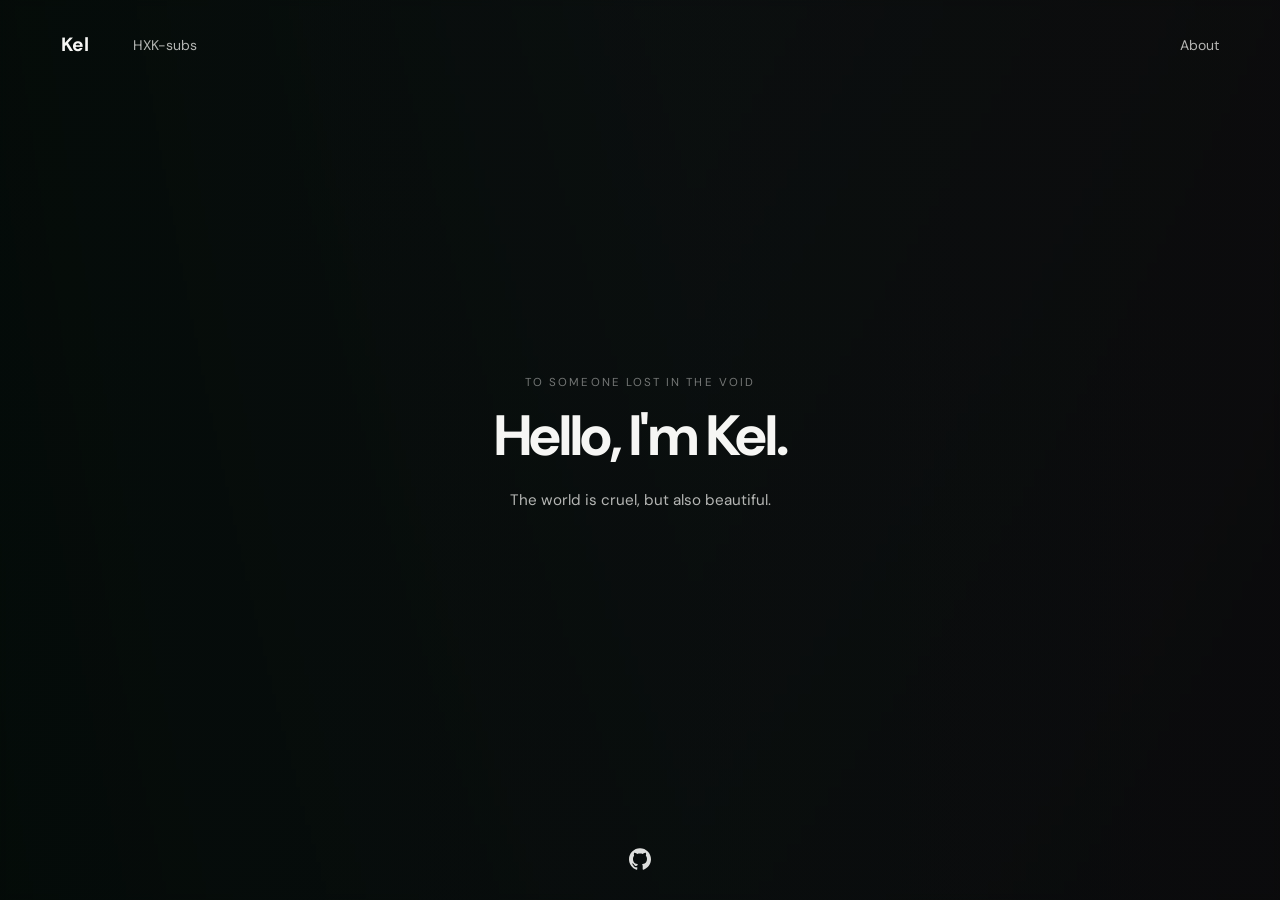
==== index.html @ c58b589b "Add files via upload" ====
<!DOCTYPE html>
<html lang="en">
<head>
    <meta charset="UTF-8">
    <meta name="viewport" content="width=device-width, initial-scale=1.0">
    <meta name="description" content="Kelvorn website.">
    <title>Kelvornyx</title>
    <link rel="icon" type="image/jpeg" href="usar%20perfil.jpg">
    <link rel="stylesheet" href="styles.css">
    <link rel="preconnect" href="https://fonts.googleapis.com">
    <link rel="preconnect" href="https://fonts.gstatic.com" crossorigin>
    <link href="https://fonts.googleapis.com/css2?family=DM+Sans:wght@400;500;700&display=swap" rel="stylesheet">
</head>
<body>
    <main class="hero" id="top">
        <div class="background" aria-hidden="true"></div>
        <div class="shade" aria-hidden="true"></div>

        <header class="site-header">
            <a class="brand" href="#top" aria-label="Return home">Kel</a>
            <nav class="nav" aria-label="Main navigation">
                <a href="https://hxk-subs.haru.team/" title="Subtitle Archive.">HXK-subs</a>
            </nav>
            <a class="about-link" href="about.html">About</a>
            <button class="menu-toggle" type="button" aria-label="Open navigation" aria-expanded="false">
                <span></span><span></span>
            </button>
        </header>

        <section class="hero-content" aria-labelledby="page-title">
            <p class="eyebrow">To someone lost in the void</p>
            <h1 id="page-title">Hello, I'm Kel.</h1>
            <p class="subtitle">The world is cruel, but also beautiful.</p>
        </section>

        <footer class="social-links" aria-label="Social links">
                <a href="https://github.com/kelvornyx" target="_blank" rel="noopener" aria-label="GitHub"><svg viewBox="0 0 24 24" aria-hidden="true"><path d="M12 .297c-6.63 0-12 5.373-12 12 0 5.303 3.438 9.8 8.205 11.385.6.113.82-.258.82-.577 0-.285-.01-1.04-.015-2.04-3.338.724-4.042-1.61-4.042-1.61-.546-1.387-1.333-1.756-1.333-1.756-1.089-.745.084-.729.084-.729 1.205.084 1.84 1.237 1.84 1.237 1.07 1.834 2.809 1.304 3.495.997.108-.775.418-1.305.762-1.605-2.665-.3-5.466-1.332-5.466-5.93 0-1.31.465-2.38 1.235-3.22-.135-.303-.54-1.523.105-3.176 0 0 1.005-.322 3.3 1.23.96-.267 1.98-.399 3-.405 1.02.006 2.04.138 3 .405 2.28-1.552 3.285-1.23 3.285-1.23.645 1.653.24 2.873.12 3.176.765.84 1.23 1.91 1.23 3.22 0 4.61-2.805 5.625-5.475 5.92.42.36.81 1.096.81 2.22 0 1.606-.015 2.896-.015 3.286 0 .315.21.69.825.57C20.565 22.092 24 17.592 24 12.297c0-6.627-5.37-12-12-12"/></svg></a>
        </footer>
    </main>
    <script src="script.js"></script>
</body>
</html>
---- styles.css ----
* { box-sizing: border-box; margin: 0; padding: 0; }
:root { --ink: #f6f6f4; --muted: rgba(246,246,244,.72); --soft: rgba(246,246,244,.45); }
html { background: #090b0b; }
body { color: var(--ink); font-family: 'DM Sans', sans-serif; line-height: 1.5; overflow-x: hidden; }
.hero { min-height: 100svh; overflow: hidden; position: relative; isolation: isolate; display: flex; align-items: center; justify-content: center; background: #111514; }
.background, .shade { position: absolute; inset: -28px; pointer-events: none; }
.background { z-index: -2; background: url('https://i.8upload.com/image/6100d51732052ece/peakpx-9.jpg') center/cover; filter: blur(8px) saturate(.65); transform: scale(1.04); }
.shade { z-index: -1; background: linear-gradient(90deg, rgba(2,10,7,.78), rgba(7,12,13,.42) 54%, rgba(11,8,11,.58)), linear-gradient(0deg, rgba(4,7,7,.42), rgba(4,7,7,.22)); backdrop-filter: blur(3px); }
.site-header { position: absolute; top: 0; left: 0; width: 100%; padding: 31px 4.8vw; display: flex; align-items: center; gap: 44px; z-index: 2; animation: appear .9s ease both; }
.brand { color: var(--ink); font-size: 1.2rem; font-weight: 700; text-decoration: none; }
.nav { display: flex; align-items: center; gap: clamp(18px, 2.2vw, 36px); flex-wrap: wrap; }
.nav a { color: var(--muted); font-size: .875rem; text-decoration: none; transition: color .18s ease, transform .18s ease; }
.nav a:hover, .nav a:focus-visible { color: var(--ink); transform: translateY(-1px); }
.about-link { margin-left: auto; color: var(--muted); font-size: .875rem; text-decoration: none; transition: color .18s ease, transform .18s ease; }
.about-link:hover, .about-link:focus-visible { color: var(--ink); transform: translateY(-1px); }
.menu-toggle { display: none; margin-left: auto; border: 0; background: transparent; color: var(--ink); cursor: pointer; }
.menu-toggle span { width: 24px; height: 1px; margin: 6px 0; display: block; background: currentColor; }
.hero-content { width: min(92%, 720px); padding: 86px 0 100px; text-align: center; animation: rise 1s .1s ease both; }
.eyebrow { margin-bottom: 15px; color: var(--soft); font-size: .72rem; letter-spacing: .18em; text-transform: uppercase; }
.hero h1 { color: var(--ink); font-size: clamp(2.25rem, 5vw, 3.55rem); font-weight: 700; letter-spacing: -.04em; line-height: 1.08; }
.subtitle { max-width: 38ch; margin: 22px auto 0; color: var(--muted); font-size: .95rem; }
.social-links { position: absolute; bottom: 27px; left: 50%; z-index: 2; display: flex; gap: 18px; transform: translateX(-50%); animation: appear .9s .35s ease both; }
.social-links a { display: grid; width: 28px; height: 28px; place-items: center; color: var(--ink); opacity: .9; transition: opacity .18s ease, transform .18s ease; }
.social-links a:hover, .social-links a:focus-visible { opacity: 1; transform: translateY(-3px); }
.social-links svg { width: 22px; height: 22px; fill: currentColor; }
@keyframes appear { from { opacity: 0; } to { opacity: 1; } }
@keyframes rise { from { opacity: 0; transform: translateY(14px); } to { opacity: 1; transform: translateY(0); } }
@media (prefers-reduced-motion: reduce) { *, *::before, *::after { animation-duration: .01ms !important; transition-duration: .01ms !important; } }
@media (max-width: 700px) {
    .site-header { padding: 24px 7vw; }
    .menu-toggle { display: block; }
    .about-link { margin-left: auto; margin-right: 18px; }
    .nav { position: absolute; top: 70px; right: 7vw; left: 7vw; display: none; padding: 18px 20px; flex-direction: column; align-items: flex-end; gap: 14px; background: rgba(8,12,11,.88); border: 1px solid rgba(255,255,255,.13); backdrop-filter: blur(15px); }
    .nav.is-open { display: flex; }
    .nav a { font-size: .9rem; }
    .hero-content { padding-inline: 10px; }
    .hero h1 { font-size: clamp(2.15rem, 11vw, 3.2rem); }
}
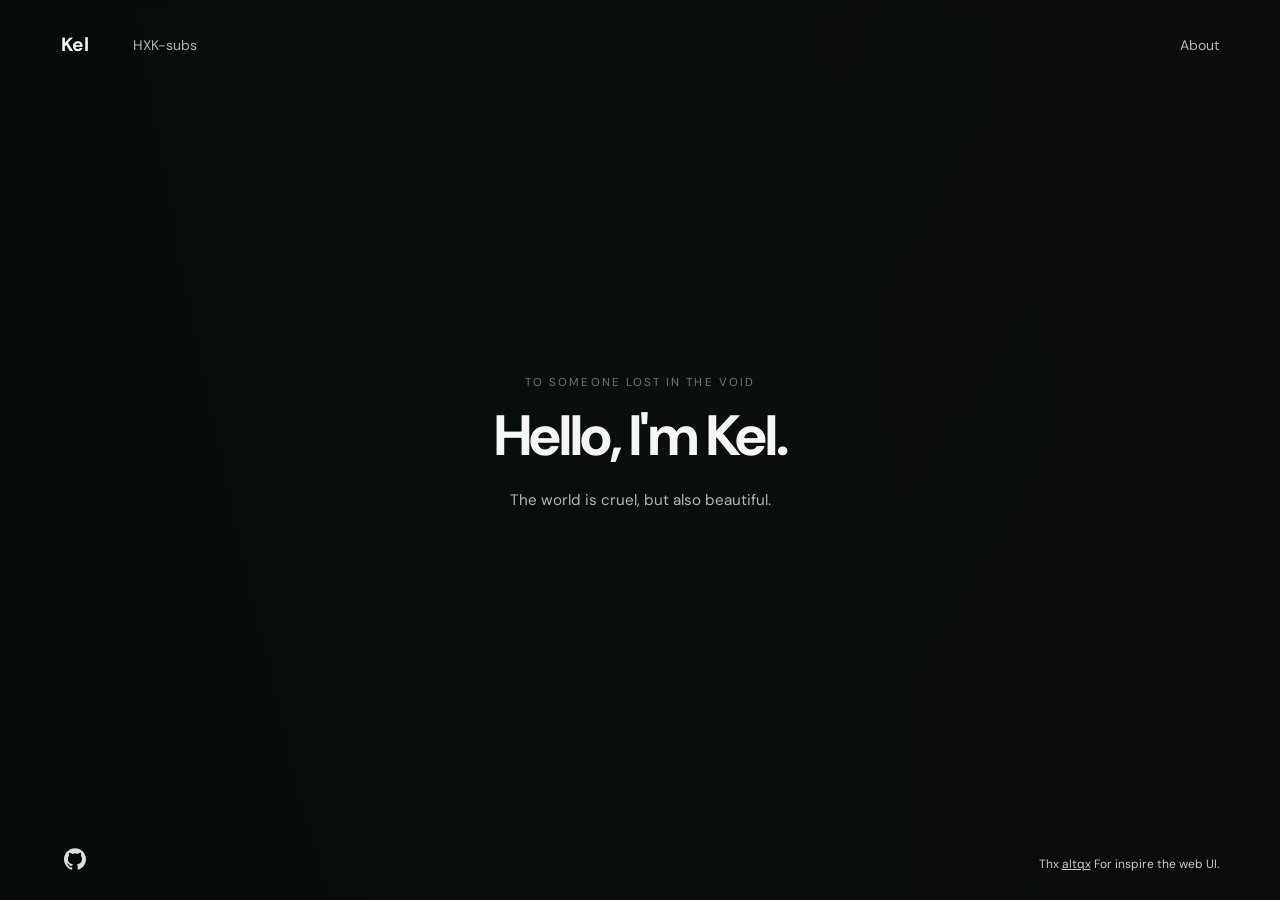
==== commit 6337bc28: "Add credit footer for website design inspiration Added a credit footer to acknowledge design inspira" ====
--- a/index.html
+++ b/index.html
@@ -21,7 +21,7 @@
             <nav class="nav" aria-label="Main navigation">
                 <a href="https://hxk-subs.haru.team/" title="Subtitle Archive.">HXK-subs</a>
             </nav>
-            <a class="about-link" href="about.html">About</a>
+            <a class="about-link" href="about/">About</a>
             <button class="menu-toggle" type="button" aria-label="Open navigation" aria-expanded="false">
                 <span></span><span></span>
             </button>
@@ -36,7 +36,10 @@
         <footer class="social-links" aria-label="Social links">
                 <a href="https://github.com/kelvornyx" target="_blank" rel="noopener" aria-label="GitHub"><svg viewBox="0 0 24 24" aria-hidden="true"><path d="M12 .297c-6.63 0-12 5.373-12 12 0 5.303 3.438 9.8 8.205 11.385.6.113.82-.258.82-.577 0-.285-.01-1.04-.015-2.04-3.338.724-4.042-1.61-4.042-1.61-.546-1.387-1.333-1.756-1.333-1.756-1.089-.745.084-.729.084-.729 1.205.084 1.84 1.237 1.84 1.237 1.07 1.834 2.809 1.304 3.495.997.108-.775.418-1.305.762-1.605-2.665-.3-5.466-1.332-5.466-5.93 0-1.31.465-2.38 1.235-3.22-.135-.303-.54-1.523.105-3.176 0 0 1.005-.322 3.3 1.23.96-.267 1.98-.399 3-.405 1.02.006 2.04.138 3 .405 2.28-1.552 3.285-1.23 3.285-1.23.645 1.653.24 2.873.12 3.176.765.84 1.23 1.91 1.23 3.22 0 4.61-2.805 5.625-5.475 5.92.42.36.81 1.096.81 2.22 0 1.606-.015 2.896-.015 3.286 0 .315.21.69.825.57C20.565 22.092 24 17.592 24 12.297c0-6.627-5.37-12-12-12"/></svg></a>
         </footer>
+        <footer class="credit-footer" aria-label="Website credit">
+            <p>Thx <a href="https://altqx.com" target="_blank" rel="noopener noreferrer">altqx</a> For inspire the web UI.</p>
+        </footer>
     </main>
     <script src="script.js"></script>
 </body>
-</html>+</html>
--- a/styles.css
+++ b/styles.css
@@ -19,10 +19,12 @@
 .eyebrow { margin-bottom: 15px; color: var(--soft); font-size: .72rem; letter-spacing: .18em; text-transform: uppercase; }
 .hero h1 { color: var(--ink); font-size: clamp(2.25rem, 5vw, 3.55rem); font-weight: 700; letter-spacing: -.04em; line-height: 1.08; }
 .subtitle { max-width: 38ch; margin: 22px auto 0; color: var(--muted); font-size: .95rem; }
-.social-links { position: absolute; bottom: 27px; left: 50%; z-index: 2; display: flex; gap: 18px; transform: translateX(-50%); animation: appear .9s .35s ease both; }
+.social-links { position: absolute; bottom: 27px; left: 4.8vw; z-index: 2; display: flex; animation: appear .9s .35s ease both; }
 .social-links a { display: grid; width: 28px; height: 28px; place-items: center; color: var(--ink); opacity: .9; transition: opacity .18s ease, transform .18s ease; }
 .social-links a:hover, .social-links a:focus-visible { opacity: 1; transform: translateY(-3px); }
 .social-links svg { width: 22px; height: 22px; fill: currentColor; }
+.credit-footer { position: absolute; right: 4.8vw; bottom: 27px; z-index: 2; color: rgba(247, 247, 247, 0.82); font-size: 0.75rem; white-space: nowrap; animation: appear .9s .35s ease both; }
+.credit-footer a { color: inherit; }
 @keyframes appear { from { opacity: 0; } to { opacity: 1; } }
 @keyframes rise { from { opacity: 0; transform: translateY(14px); } to { opacity: 1; transform: translateY(0); } }
 @media (prefers-reduced-motion: reduce) { *, *::before, *::after { animation-duration: .01ms !important; transition-duration: .01ms !important; } }
@@ -35,4 +37,6 @@
     .nav a { font-size: .9rem; }
     .hero-content { padding-inline: 10px; }
     .hero h1 { font-size: clamp(2.15rem, 11vw, 3.2rem); }
-}+    .social-links { bottom: 24px; left: 7vw; }
+    .credit-footer { right: 7vw; bottom: 24px; }
+}
